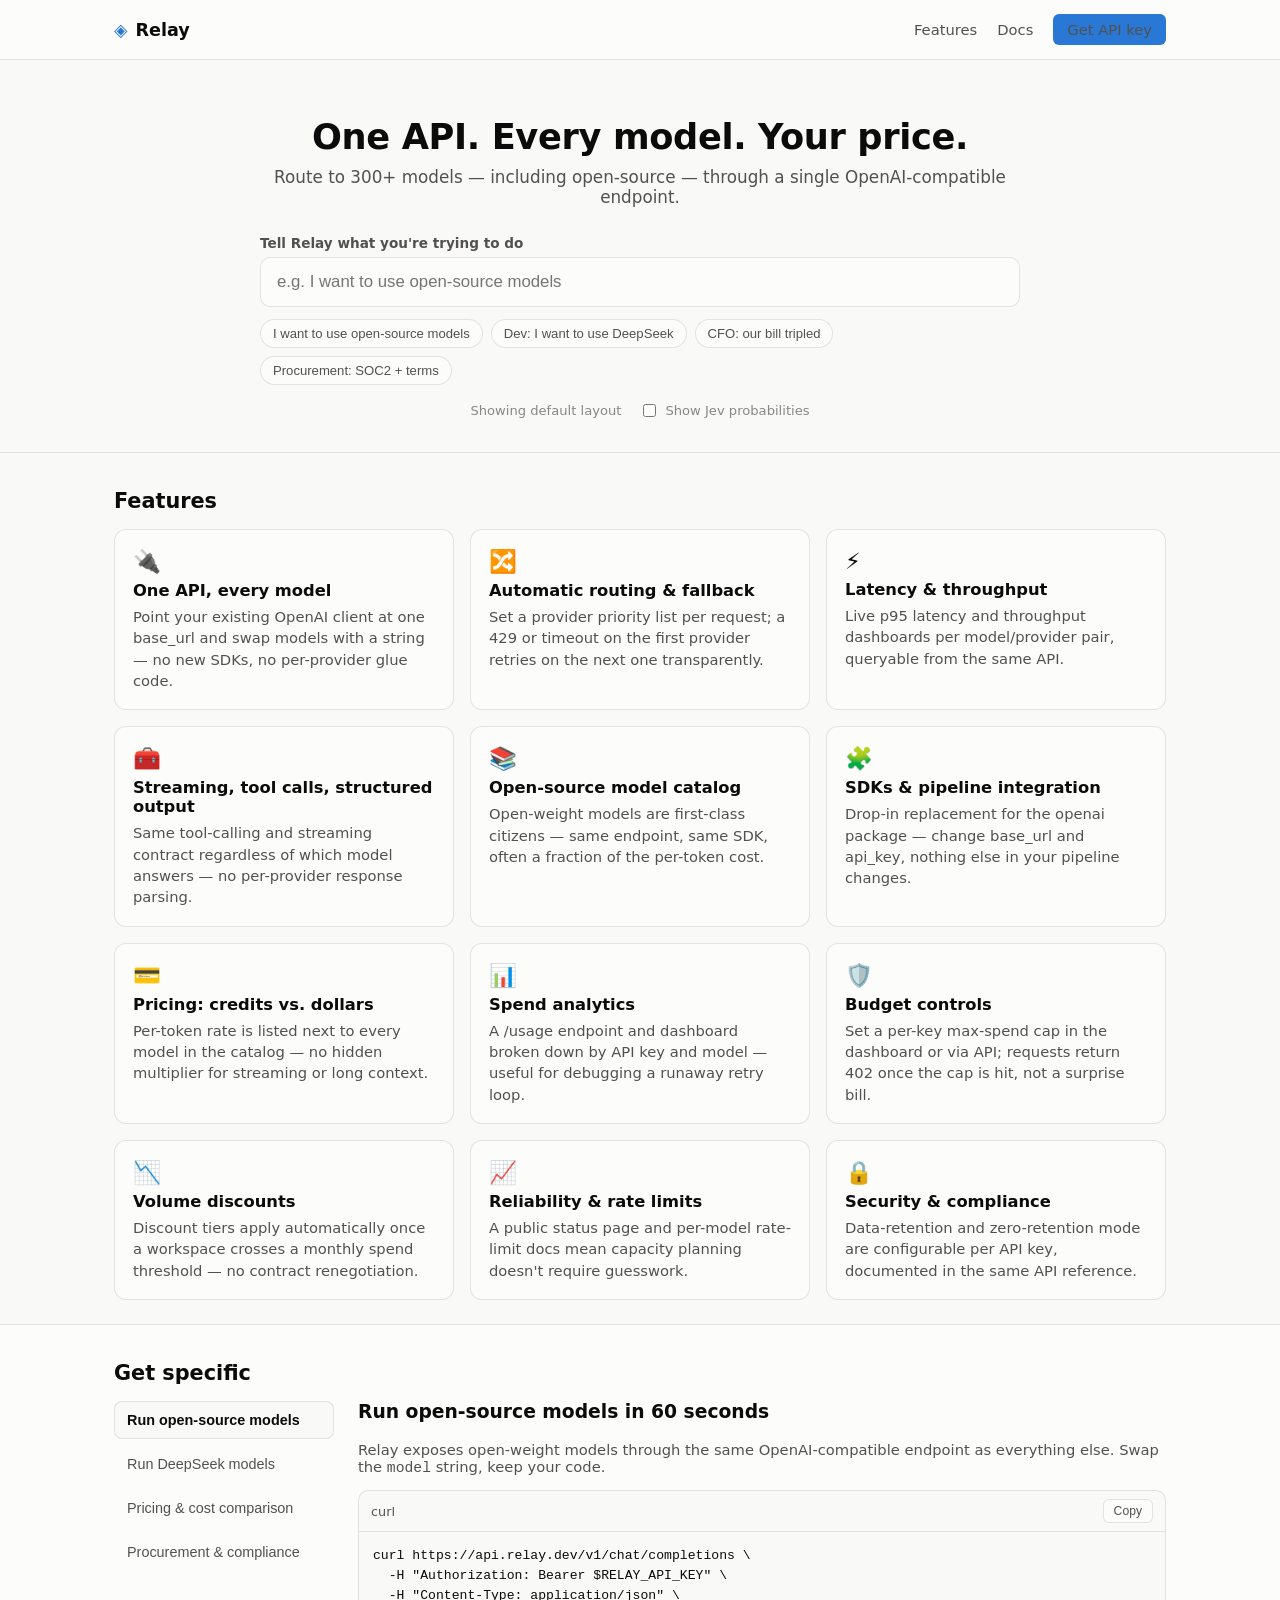
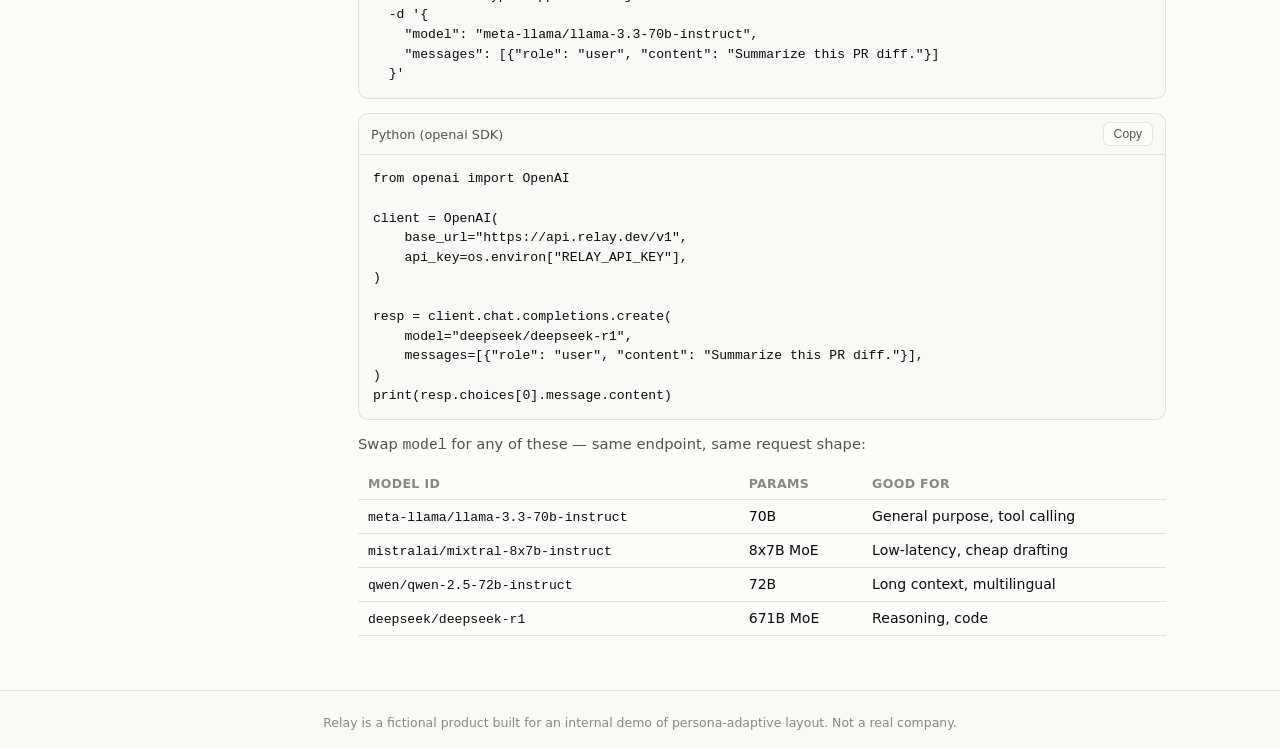
==== experimental/relay/index.html @ 55013eda "Add Relay: experimental Jev layout-engine demo, separate from the extension Fake LLM-gateway landing" ====
<!doctype html>
<html lang="en">
<head>
<meta charset="utf-8" />
<meta name="viewport" content="width=device-width, initial-scale=1" />
<title>Relay — one API for every model</title>
<link rel="stylesheet" href="styles.css" />
</head>
<body>
  <header class="shell-header">
    <div class="shell-header-inner">
      <div class="brand"><span class="brand-mark">◈</span> Relay</div>
      <nav class="shell-nav">
        <a href="#features">Features</a>
        <a href="#spotlight">Docs</a>
        <a href="#" class="nav-cta">Get API key</a>
      </nav>
    </div>
  </header>

  <section class="hero">
    <div class="hero-inner">
      <h1>One API. Every model. Your price.</h1>
      <p class="hero-sub">Route to 300+ models — including open-source — through a single OpenAI-compatible endpoint.</p>

      <div class="intent-box">
        <label for="intent-input" class="intent-label">Tell Relay what you're trying to do</label>
        <input
          id="intent-input"
          type="text"
          placeholder="e.g. I want to use open-source models"
          autocomplete="off"
        />
        <div class="intent-chips">
          <button class="chip" data-intent="I want to use open-source models">I want to use open-source models</button>
          <button class="chip" data-intent="I'm a developer who specifically wants to use DeepSeek models">Dev: I want to use DeepSeek</button>
          <button class="chip" data-intent="CFO, our LLM bill tripled last month, justify the spend">CFO: our bill tripled</button>
          <button class="chip" data-intent="procurement, need SOC2 and contract terms">Procurement: SOC2 + terms</button>
        </div>
      </div>

      <div class="status-row">
        <span id="jev-status" class="jev-status">Showing default layout</span>
        <label class="debug-toggle">
          <input type="checkbox" id="debug-toggle" />
          Show Jev probabilities
        </label>
      </div>
    </div>
  </section>

  <main>
    <section id="features" class="features-section">
      <h2 class="section-title">Features</h2>
      <div id="features-grid" class="features-grid"></div>
    </section>

    <section id="spotlight" class="spotlight-section">
      <h2 class="section-title">Get specific</h2>
      <div class="spotlight-layout">
        <div id="spotlight-tabs" class="spotlight-tabs"></div>
        <div id="spotlight-panel" class="spotlight-panel"></div>
      </div>
    </section>
  </main>

  <footer class="shell-footer">
    <div class="shell-footer-inner">
      <span>Relay is a fictional product built for an internal demo of persona-adaptive layout. Not a real company.</span>
    </div>
  </footer>

  <script src="cards.js"></script>
  <script src="spotlight.js"></script>
  <script src="jev.js"></script>
  <script src="engine.js"></script>
  <script src="render.js"></script>
</body>
</html>
---- experimental/relay/styles.css ----
/* Relay demo — plain CSS, light/dark aware, following the repo's no-framework convention. */

:root {
  color-scheme: light;
  --surface-page:   #f9f9f7;
  --surface-card:   #fcfcfb;
  --text-primary:   #0b0b0b;
  --text-secondary: #52514e;
  --text-muted:     #898781;
  --border:         rgba(11,11,11,0.10);
  --gridline:       #e1e0d9;

  --series-blue:    #2a78d6;
  --series-green:   #008300;
  --series-magenta: #e87ba4;

  --band-hero-bg:   #fcfcfb;
  --accent:         #2a78d6;
}

@media (prefers-color-scheme: dark) {
  :root:where(:not([data-theme="light"])) {
    color-scheme: dark;
    --surface-page:   #0d0d0d;
    --surface-card:   #1a1a19;
    --text-primary:   #ffffff;
    --text-secondary: #c3c2b7;
    --text-muted:     #898781;
    --border:         rgba(255,255,255,0.10);
    --gridline:       #2c2c2a;

    --series-blue:    #3987e5;
    --series-green:   #008300;
    --series-magenta: #d55181;

    --band-hero-bg:   #1a1a19;
    --accent:         #3987e5;
  }
}
:root[data-theme="dark"] {
  color-scheme: dark;
  --surface-page:   #0d0d0d;
  --surface-card:   #1a1a19;
  --text-primary:   #ffffff;
  --text-secondary: #c3c2b7;
  --text-muted:     #898781;
  --border:         rgba(255,255,255,0.10);
  --gridline:       #2c2c2a;

  --series-blue:    #3987e5;
  --series-green:   #008300;
  --series-magenta: #d55181;

  --band-hero-bg:   #1a1a19;
  --accent:         #3987e5;
}

* { box-sizing: border-box; }

body {
  margin: 0;
  font-family: system-ui, -apple-system, "Segoe UI", sans-serif;
  background: var(--surface-page);
  color: var(--text-primary);
}

/* ---- Shell: constant across both personas ---- */
.shell-header {
  position: sticky;
  top: 0;
  z-index: 10;
  background: var(--surface-card);
  border-bottom: 1px solid var(--border);
}
.shell-header-inner {
  max-width: 1100px;
  margin: 0 auto;
  padding: 14px 24px;
  display: flex;
  align-items: center;
  justify-content: space-between;
}
.brand { font-weight: 700; font-size: 1.1rem; display: flex; align-items: center; gap: 8px; }
.brand-mark { color: var(--accent); }
.shell-nav { display: flex; align-items: center; gap: 20px; }
.shell-nav a { color: var(--text-secondary); text-decoration: none; font-size: 0.92rem; }
.nav-cta {
  background: var(--accent);
  color: white;
  padding: 7px 14px;
  border-radius: 6px;
}

.hero {
  padding: 56px 24px 32px;
  border-bottom: 1px solid var(--border);
}
.hero-inner { max-width: 760px; margin: 0 auto; text-align: center; }
.hero h1 { font-size: 2.2rem; margin: 0 0 10px; letter-spacing: -0.01em; }
.hero-sub { color: var(--text-secondary); margin: 0 0 28px; font-size: 1.05rem; }

.intent-box { text-align: left; }
.intent-label { display: block; font-size: 0.85rem; color: var(--text-secondary); margin-bottom: 6px; font-weight: 600; }
#intent-input {
  width: 100%;
  font-size: 1.05rem;
  padding: 14px 16px;
  border-radius: 10px;
  border: 1px solid var(--border);
  background: var(--surface-card);
  color: var(--text-primary);
}
#intent-input:focus { outline: 2px solid var(--accent); outline-offset: 1px; }

.intent-chips { display: flex; flex-wrap: wrap; gap: 8px; margin-top: 12px; }
.chip {
  font-size: 0.82rem;
  padding: 6px 12px;
  border-radius: 999px;
  border: 1px solid var(--border);
  background: var(--surface-card);
  color: var(--text-secondary);
  cursor: pointer;
}
.chip:hover { border-color: var(--accent); color: var(--accent); }

.status-row { margin-top: 16px; display: flex; align-items: center; justify-content: center; gap: 18px; font-size: 0.82rem; color: var(--text-muted); }
.jev-status.loading { color: var(--accent); }
.debug-toggle { display: flex; align-items: center; gap: 6px; cursor: pointer; }

/* ---- Features section ---- */
.section-title { max-width: 1100px; margin: 0 auto; padding: 36px 24px 16px; font-size: 1.3rem; }

.features-grid {
  max-width: 1100px;
  margin: 0 auto;
  padding: 0 24px 24px;
  display: flex;
  flex-wrap: wrap;
  gap: 16px;
  align-items: stretch;
}

.feature-card {
  background: var(--surface-card);
  border: 1px solid var(--border);
  border-radius: 12px;
  padding: 18px;
  flex: 1 1 280px;
  display: flex;
  flex-direction: column;
  gap: 6px;
  transition: transform 420ms cubic-bezier(.2,.8,.2,1), opacity 300ms, flex 300ms;
}
.feature-card.band-hero { flex: 1 1 100%; padding: 26px; }
.feature-card.band-hero .feature-title { font-size: 1.25rem; }
.feature-card.band-hero .feature-blurb { font-size: 1.02rem; }
.feature-card.band-standard { flex: 1 1 320px; }
.feature-card.band-compact { flex: 0 1 220px; padding: 14px; opacity: 0.85; }
.feature-card.band-compact .feature-blurb { font-size: 0.85rem; }
.feature-card.band-dropped { display: none; }

.feature-icon { font-size: 1.4rem; }
.feature-title { margin: 0; font-size: 1.02rem; }
.feature-blurb { margin: 0; color: var(--text-secondary); font-size: 0.92rem; line-height: 1.45; flex: 1; }
.feature-score {
  font-size: 0.7rem;
  color: var(--text-muted);
  font-family: ui-monospace, monospace;
  display: none;
}
.feature-score.visible { display: inline-block; }

/* ---- Spotlight section ---- */
.spotlight-section { background: var(--surface-card); border-top: 1px solid var(--border); border-bottom: 1px solid var(--border); }
.spotlight-layout { max-width: 1100px; margin: 0 auto; padding: 0 24px 40px; display: grid; grid-template-columns: 220px 1fr; gap: 24px; }
@media (max-width: 720px) { .spotlight-layout { grid-template-columns: 1fr; } }

.spotlight-tabs { display: flex; flex-direction: column; gap: 6px; }
.spot-tab {
  text-align: left;
  padding: 10px 12px;
  border-radius: 8px;
  border: 1px solid transparent;
  background: transparent;
  color: var(--text-secondary);
  cursor: pointer;
  font-size: 0.9rem;
}
.spot-tab.active { background: var(--surface-page); border-color: var(--border); color: var(--text-primary); font-weight: 600; }

.spotlight-panel { min-width: 0; transition: opacity 160ms; }
.spotlight-panel.fading { opacity: 0; }
.spotlight-panel h3 { margin-top: 0; }
.spot-sub { color: var(--text-secondary); font-size: 0.92rem; }
.spot-note { color: var(--text-muted); font-size: 0.78rem; }

.code-block { background: var(--surface-page); border: 1px solid var(--border); border-radius: 10px; margin: 14px 0; overflow: hidden; }
.code-head { display: flex; justify-content: space-between; align-items: center; padding: 8px 12px; border-bottom: 1px solid var(--border); font-size: 0.8rem; color: var(--text-secondary); }
.copy-btn { font-size: 0.76rem; padding: 4px 10px; border-radius: 6px; border: 1px solid var(--border); background: var(--surface-card); color: var(--text-secondary); cursor: pointer; }
.copy-btn:hover { color: var(--accent); border-color: var(--accent); }
.code-block pre { margin: 0; padding: 14px; overflow-x: auto; font-size: 0.82rem; line-height: 1.5; font-family: ui-monospace, "SF Mono", monospace; }

.model-table { width: 100%; border-collapse: collapse; margin: 14px 0; font-size: 0.88rem; }
.model-table th, .model-table td { text-align: left; padding: 8px 10px; border-bottom: 1px solid var(--gridline); }
.model-table th { color: var(--text-muted); font-weight: 600; font-size: 0.78rem; text-transform: uppercase; letter-spacing: 0.03em; }
.model-table code { font-size: 0.82rem; }

.checklist { padding-left: 1.1em; color: var(--text-secondary); line-height: 1.6; }

/* ---- Cost comparison chart ---- */
.cost-chart-wrap { margin: 16px 0; }
.cost-chart-svg { overflow: visible; }
.cost-bar-label { font-size: 12px; fill: var(--text-secondary); }
.cost-bar-value { font-size: 12px; fill: var(--text-primary); font-variant-numeric: tabular-nums; }
.cost-bar-track { fill: var(--gridline); opacity: 0.5; }
.cost-bar--relay { fill: var(--series-blue); }
.cost-bar--claude-code { fill: var(--series-green); }
.cost-bar--cursor { fill: var(--series-magenta); }

.cost-legend { display: flex; flex-wrap: wrap; gap: 16px; margin-top: 10px; font-size: 0.8rem; color: var(--text-secondary); }
.legend-item { display: flex; align-items: center; gap: 6px; }
.legend-swatch { width: 10px; height: 10px; border-radius: 2px; display: inline-block; }
.legend-swatch--relay { background: var(--series-blue); }
.legend-swatch--claude-code { background: var(--series-green); }
.legend-swatch--cursor { background: var(--series-magenta); }

/* ---- Footer ---- */
.shell-footer { padding: 24px; }
.shell-footer-inner { max-width: 1100px; margin: 0 auto; color: var(--text-muted); font-size: 0.78rem; text-align: center; }
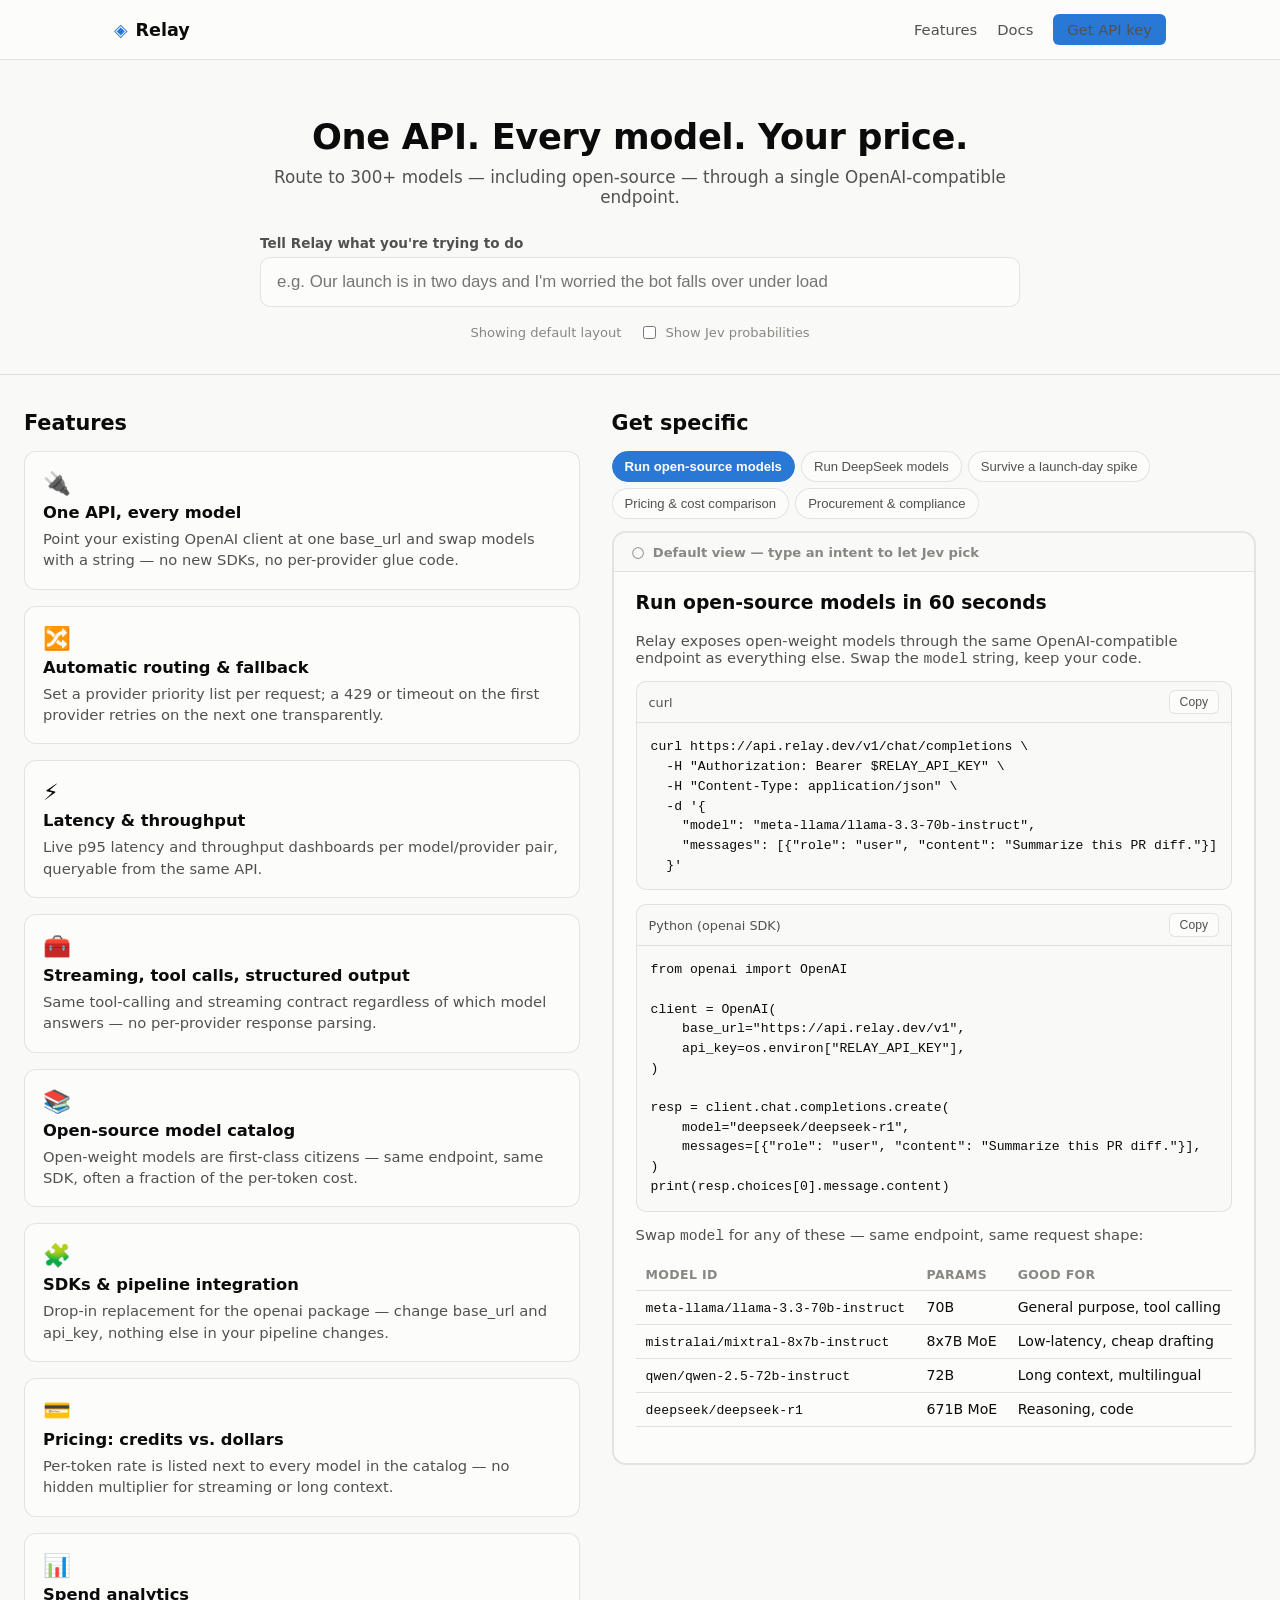
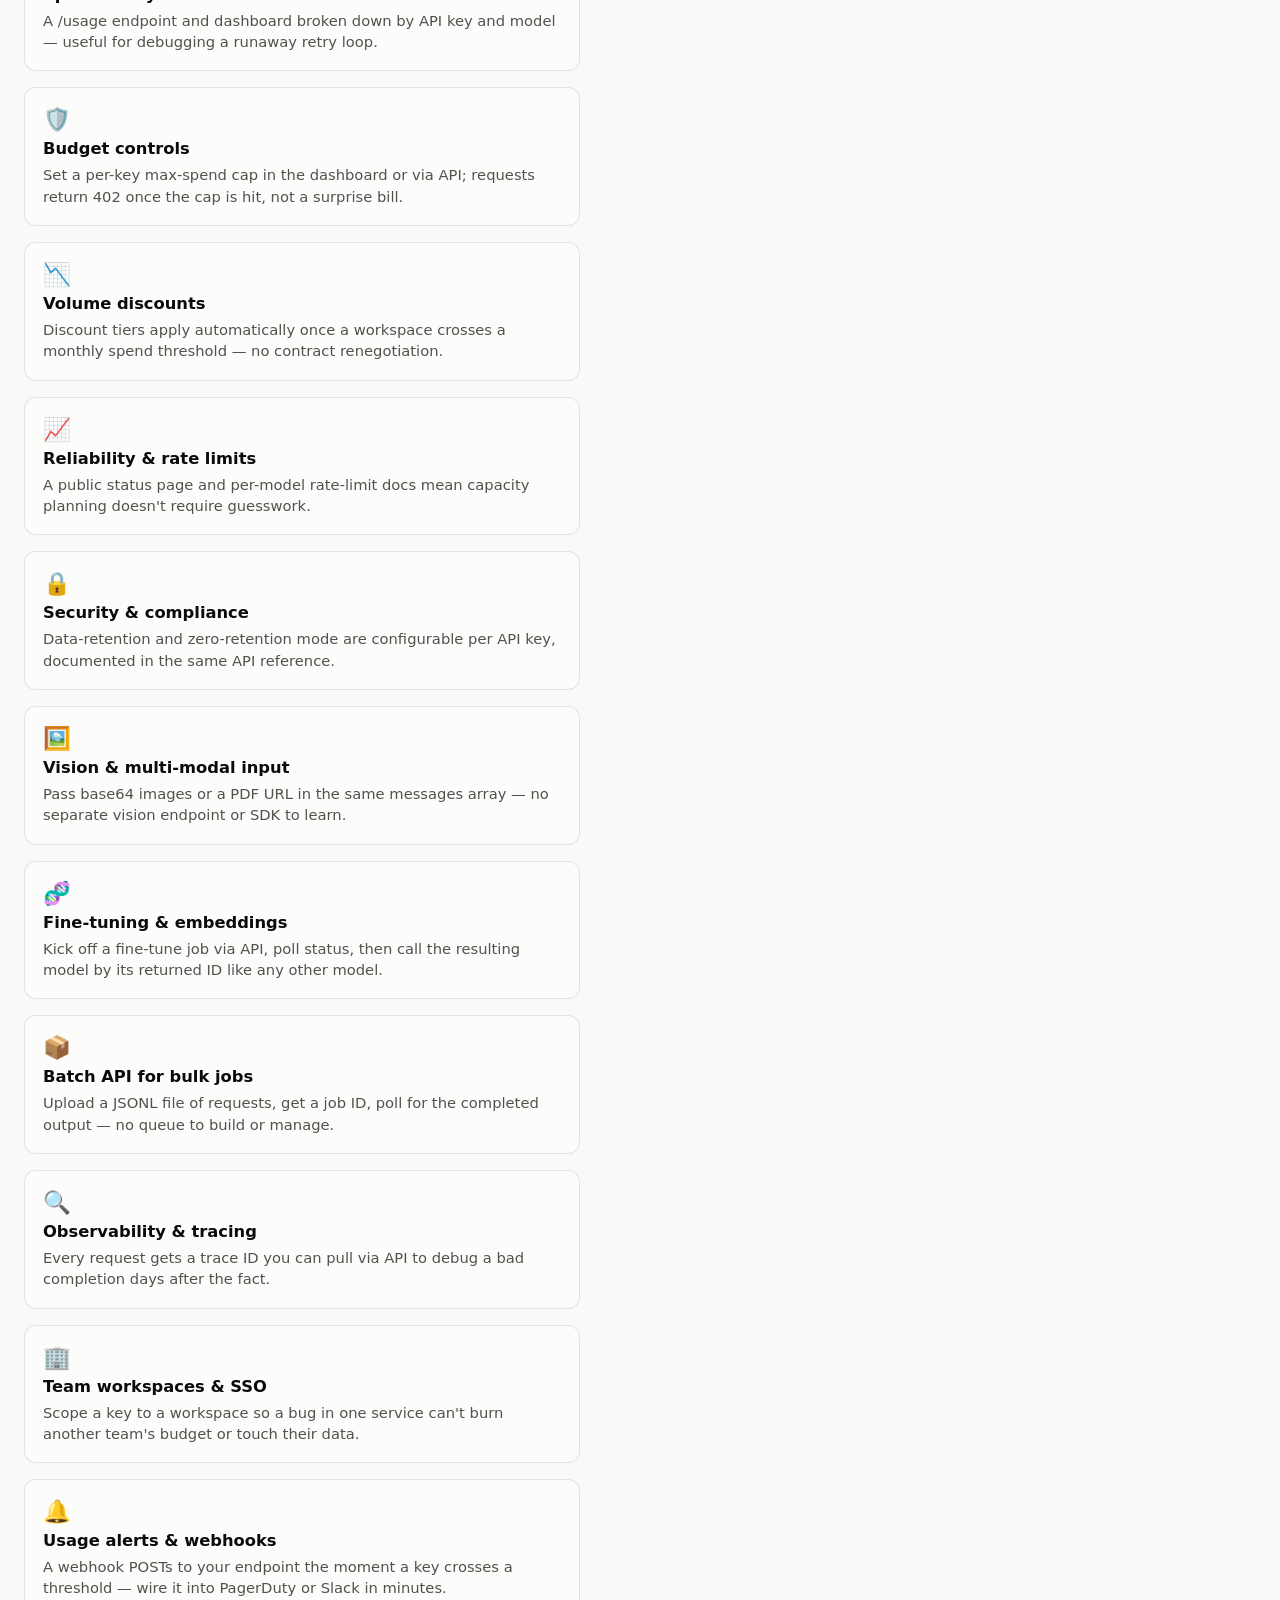
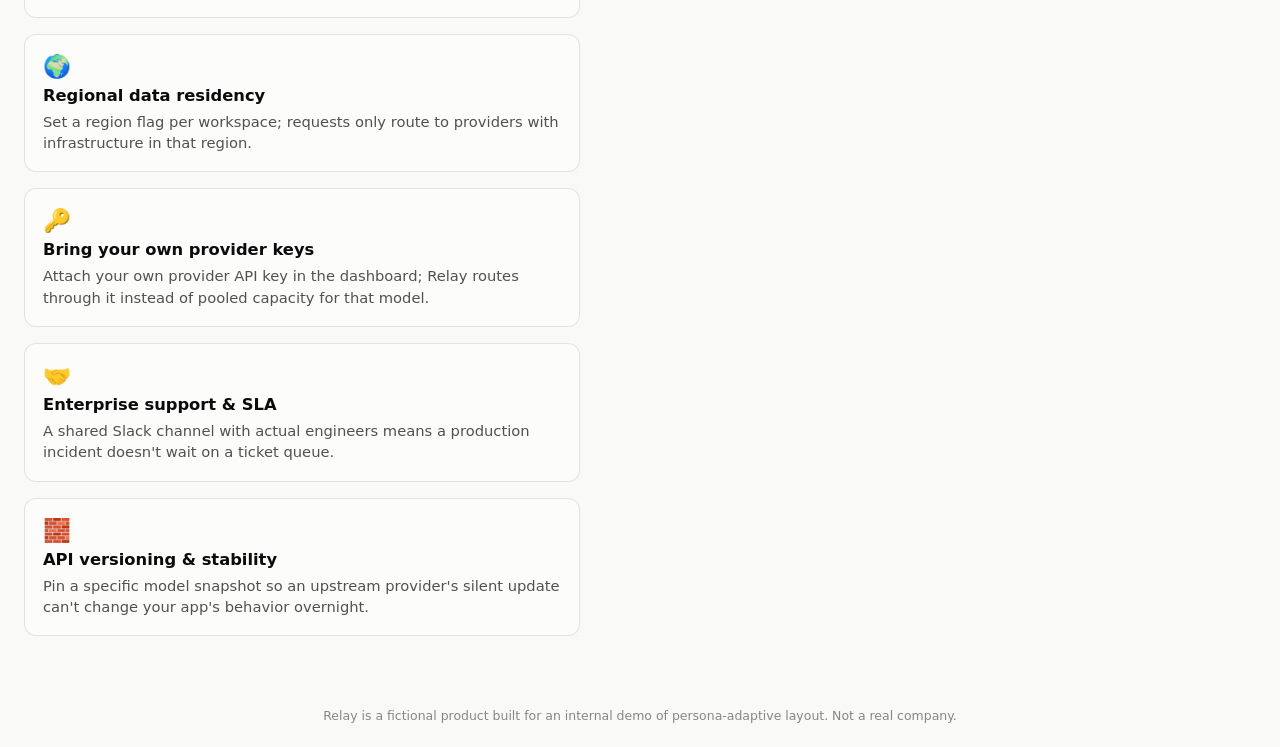
==== commit 6a9d288c: "Relay: side-by-side layout, bigger deck, abstract intents, debug panel - Split Features and Spotligh" ====
--- a/experimental/relay/index.html
+++ b/experimental/relay/index.html
@@ -28,15 +28,9 @@
         <input
           id="intent-input"
           type="text"
-          placeholder="e.g. I want to use open-source models"
+          placeholder="e.g. Our launch is in two days and I'm worried the bot falls over under load"
           autocomplete="off"
         />
-        <div class="intent-chips">
-          <button class="chip" data-intent="I want to use open-source models">I want to use open-source models</button>
-          <button class="chip" data-intent="I'm a developer who specifically wants to use DeepSeek models">Dev: I want to use DeepSeek</button>
-          <button class="chip" data-intent="CFO, our LLM bill tripled last month, justify the spend">CFO: our bill tripled</button>
-          <button class="chip" data-intent="procurement, need SOC2 and contract terms">Procurement: SOC2 + terms</button>
-        </div>
       </div>
 
       <div class="status-row">
@@ -49,16 +43,17 @@
     </div>
   </section>
 
-  <main>
-    <section id="features" class="features-section">
+  <main class="split-layout">
+    <section id="features" class="features-col">
       <h2 class="section-title">Features</h2>
       <div id="features-grid" class="features-grid"></div>
     </section>
 
-    <section id="spotlight" class="spotlight-section">
+    <section id="spotlight" class="spotlight-col">
       <h2 class="section-title">Get specific</h2>
-      <div class="spotlight-layout">
-        <div id="spotlight-tabs" class="spotlight-tabs"></div>
+      <div id="spotlight-tabs" class="spotlight-tabs"></div>
+      <div class="spotlight-panel-wrap">
+        <div id="spot-best-badge" class="spot-best-badge"></div>
         <div id="spotlight-panel" class="spotlight-panel"></div>
       </div>
     </section>
@@ -70,6 +65,14 @@
     </div>
   </footer>
 
+  <div id="debug-panel" class="debug-panel">
+    <div class="debug-panel-head">
+      <span>Jev noul scores</span>
+      <button id="debug-panel-close" class="debug-panel-close" aria-label="Hide">×</button>
+    </div>
+    <div id="debug-panel-body" class="debug-panel-body"></div>
+  </div>
+
   <script src="cards.js"></script>
   <script src="spotlight.js"></script>
   <script src="jev.js"></script>
--- a/experimental/relay/styles.css
+++ b/experimental/relay/styles.css
@@ -112,29 +112,27 @@
 }
 #intent-input:focus { outline: 2px solid var(--accent); outline-offset: 1px; }
 
-.intent-chips { display: flex; flex-wrap: wrap; gap: 8px; margin-top: 12px; }
-.chip {
-  font-size: 0.82rem;
-  padding: 6px 12px;
-  border-radius: 999px;
-  border: 1px solid var(--border);
-  background: var(--surface-card);
-  color: var(--text-secondary);
-  cursor: pointer;
-}
-.chip:hover { border-color: var(--accent); color: var(--accent); }
-
 .status-row { margin-top: 16px; display: flex; align-items: center; justify-content: center; gap: 18px; font-size: 0.82rem; color: var(--text-muted); }
 .jev-status.loading { color: var(--accent); }
 .debug-toggle { display: flex; align-items: center; gap: 6px; cursor: pointer; }
 
-/* ---- Features section ---- */
-.section-title { max-width: 1100px; margin: 0 auto; padding: 36px 24px 16px; font-size: 1.3rem; }
+/* ---- Side-by-side layout: Features | Spotlight ---- */
+.split-layout {
+  max-width: 1320px;
+  margin: 0 auto;
+  padding: 0 24px 48px;
+  display: grid;
+  grid-template-columns: 1.25fr 1fr;
+  gap: 32px;
+  align-items: start;
+}
+@media (max-width: 880px) {
+  .split-layout { grid-template-columns: 1fr; }
+}
+
+.section-title { margin: 36px 0 16px; font-size: 1.3rem; }
 
 .features-grid {
-  max-width: 1100px;
-  margin: 0 auto;
-  padding: 0 24px 24px;
   display: flex;
   flex-wrap: wrap;
   gap: 16px;
@@ -171,25 +169,66 @@
 }
 .feature-score.visible { display: inline-block; }
 
-/* ---- Spotlight section ---- */
-.spotlight-section { background: var(--surface-card); border-top: 1px solid var(--border); border-bottom: 1px solid var(--border); }
-.spotlight-layout { max-width: 1100px; margin: 0 auto; padding: 0 24px 40px; display: grid; grid-template-columns: 220px 1fr; gap: 24px; }
-@media (max-width: 720px) { .spotlight-layout { grid-template-columns: 1fr; } }
-
-.spotlight-tabs { display: flex; flex-direction: column; gap: 6px; }
+/* ---- Spotlight column: the hyper-specific side, sticky so the highlighted
+   example stays visible while the Features column scrolls. ---- */
+.spotlight-col { position: sticky; top: 76px; }
+
+.spotlight-tabs { display: flex; flex-wrap: wrap; gap: 6px; margin-bottom: 12px; }
 .spot-tab {
   text-align: left;
-  padding: 10px 12px;
-  border-radius: 8px;
-  border: 1px solid transparent;
-  background: transparent;
+  padding: 7px 12px;
+  border-radius: 999px;
+  border: 1px solid var(--border);
+  background: var(--surface-card);
   color: var(--text-secondary);
   cursor: pointer;
-  font-size: 0.9rem;
-}
-.spot-tab.active { background: var(--surface-page); border-color: var(--border); color: var(--text-primary); font-weight: 600; }
-
-.spotlight-panel { min-width: 0; transition: opacity 160ms; }
+  font-size: 0.82rem;
+}
+.spot-tab.active {
+  background: var(--accent);
+  border-color: var(--accent);
+  color: #fff;
+  font-weight: 600;
+}
+
+.spotlight-panel-wrap {
+  border: 2px solid var(--border);
+  border-radius: 14px;
+  background: var(--surface-card);
+  overflow: hidden;
+  transition: border-color 200ms, box-shadow 200ms;
+}
+.spotlight-panel-wrap.is-best {
+  border-color: var(--accent);
+  box-shadow: 0 0 0 4px color-mix(in srgb, var(--accent) 14%, transparent);
+}
+
+.spot-best-badge {
+  display: flex;
+  align-items: center;
+  gap: 8px;
+  padding: 10px 18px;
+  background: var(--surface-page);
+  border-bottom: 1px solid var(--border);
+  font-size: 0.82rem;
+  font-weight: 600;
+  color: var(--text-muted);
+  transition: background 200ms, color 200ms;
+}
+.spot-best-badge.is-best {
+  background: color-mix(in srgb, var(--accent) 12%, var(--surface-card));
+  color: var(--accent);
+}
+.spot-best-badge .badge-star { font-size: 0.95rem; }
+.spot-best-badge .badge-score {
+  margin-left: auto;
+  font-weight: 400;
+  font-family: ui-monospace, monospace;
+  color: var(--text-muted);
+  font-size: 0.76rem;
+}
+
+.spotlight-panel { min-width: 0; padding: 20px 22px 22px; transition: opacity 160ms; }
 .spotlight-panel.fading { opacity: 0; }
 .spotlight-panel h3 { margin-top: 0; }
 .spot-sub { color: var(--text-secondary); font-size: 0.92rem; }
@@ -228,3 +267,90 @@
 /* ---- Footer ---- */
 .shell-footer { padding: 24px; }
 .shell-footer-inner { max-width: 1100px; margin: 0 auto; color: var(--text-muted); font-size: 0.78rem; text-align: center; }
+
+/* ---- Debug widget: the raw noul scores behind the current layout ---- */
+.debug-panel {
+  display: none;
+  position: fixed;
+  right: 18px;
+  bottom: 18px;
+  width: 320px;
+  max-height: 60vh;
+  background: var(--surface-card);
+  border: 1px solid var(--border);
+  border-radius: 10px;
+  box-shadow: 0 8px 28px rgba(0,0,0,0.18);
+  overflow: hidden;
+  flex-direction: column;
+  z-index: 20;
+}
+.debug-panel.visible { display: flex; }
+
+.debug-panel-head {
+  display: flex;
+  align-items: center;
+  justify-content: space-between;
+  padding: 8px 12px;
+  border-bottom: 1px solid var(--border);
+  font-size: 0.78rem;
+  font-weight: 600;
+  color: var(--text-secondary);
+  font-family: ui-monospace, monospace;
+}
+.debug-panel-close {
+  background: none;
+  border: none;
+  color: var(--text-muted);
+  font-size: 1rem;
+  line-height: 1;
+  cursor: pointer;
+  padding: 0 4px;
+}
+.debug-panel-close:hover { color: var(--text-primary); }
+
+.debug-panel-body {
+  overflow-y: auto;
+  padding: 8px 10px;
+  font-family: ui-monospace, monospace;
+  font-size: 0.72rem;
+}
+.debug-panel-empty { color: var(--text-muted); padding: 6px 2px; }
+
+.debug-row {
+  display: grid;
+  grid-template-columns: 1fr 44px;
+  align-items: center;
+  gap: 8px;
+  padding: 3px 0;
+}
+.debug-row-key {
+  display: block;
+  color: var(--text-secondary);
+  white-space: nowrap;
+  overflow: hidden;
+  text-overflow: ellipsis;
+  position: relative;
+  padding-bottom: 3px;
+}
+.debug-row-bar-track {
+  position: absolute;
+  bottom: -2px;
+  left: 0;
+  height: 2px;
+  width: 100%;
+  background: var(--gridline);
+  border-radius: 1px;
+}
+.debug-row-bar-fill {
+  position: absolute;
+  bottom: -2px;
+  left: 0;
+  height: 2px;
+  background: var(--accent);
+  border-radius: 1px;
+}
+.debug-row-value {
+  text-align: right;
+  color: var(--text-primary);
+  font-variant-numeric: tabular-nums;
+}
